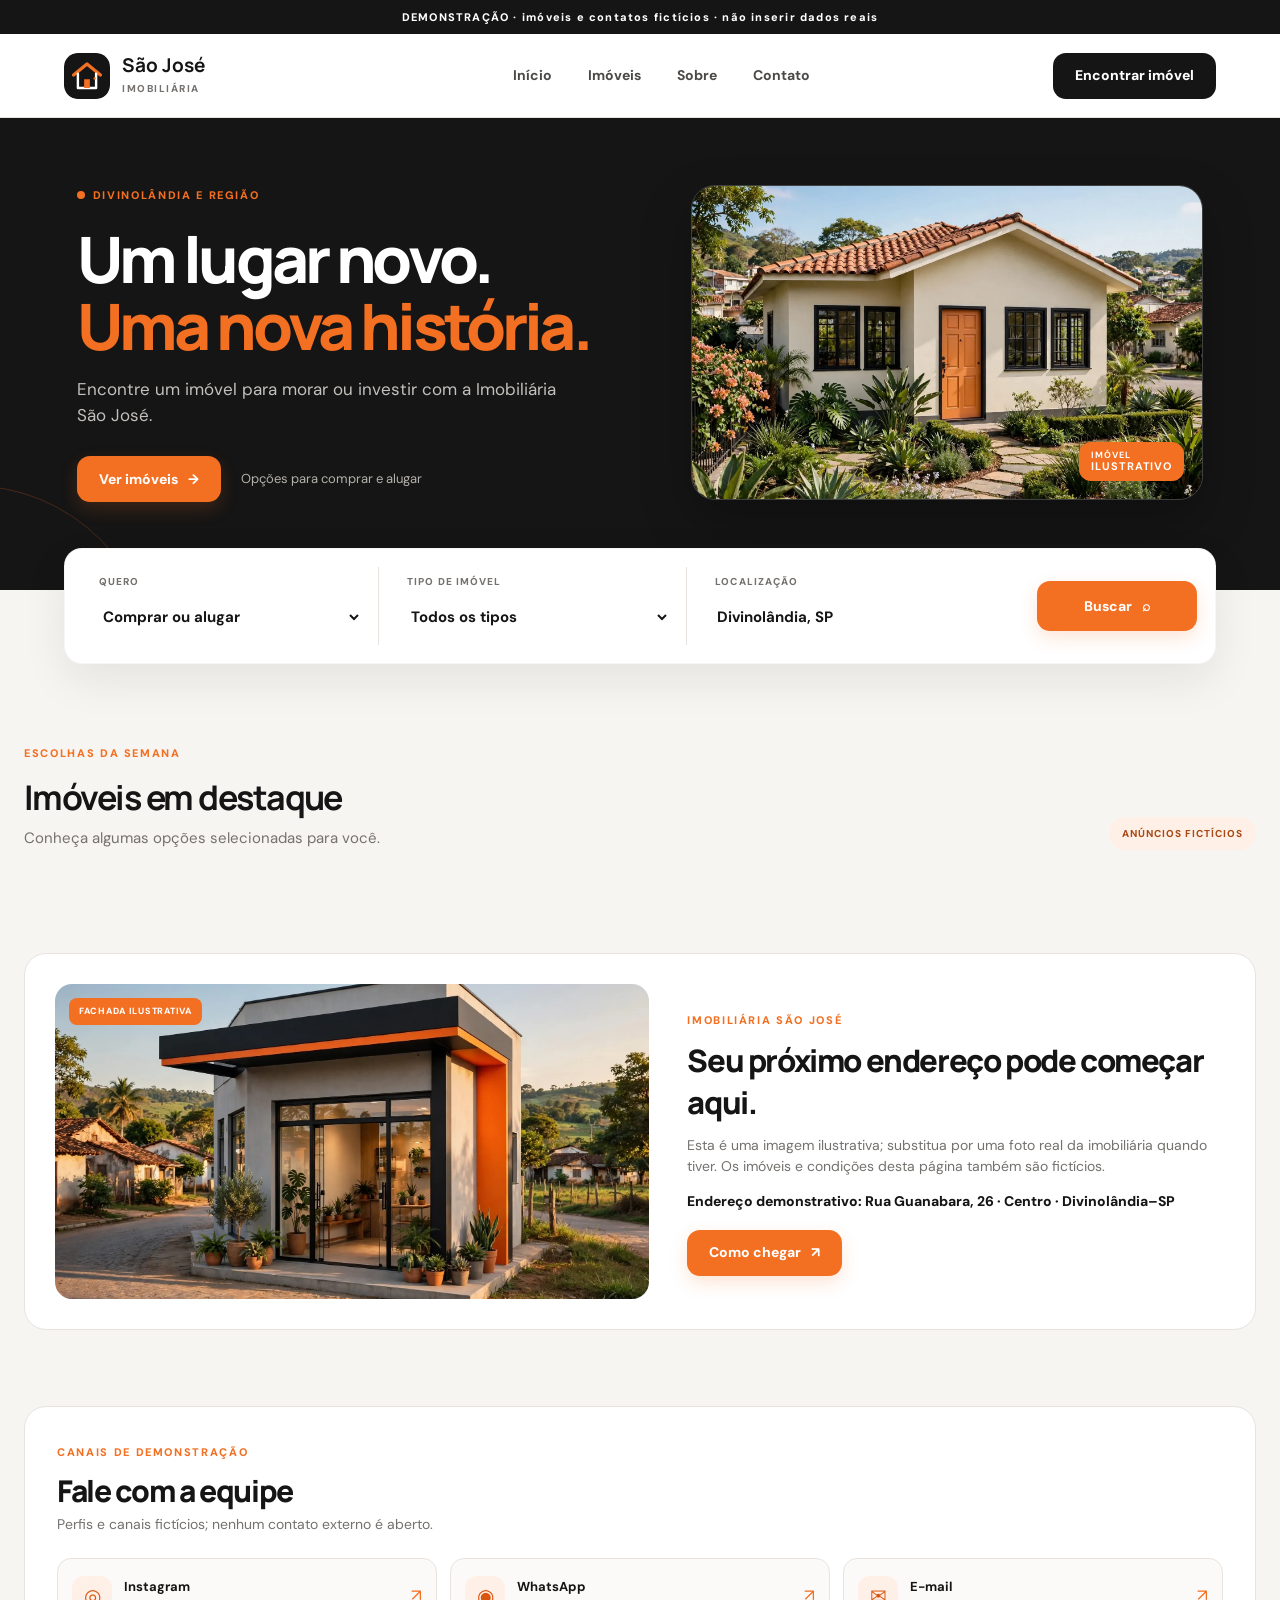
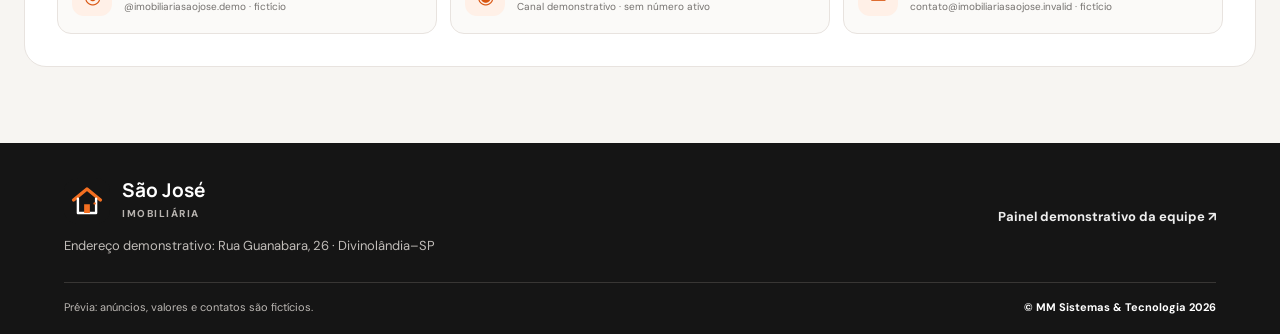
==== index.html @ 2c7c23fb "Label the demo address clearly Make the footer address explicitly demonstrative." ====
<!doctype html>
<html lang="pt-BR">
<head>
  <meta charset="utf-8">
  <meta name="viewport" content="width=device-width, initial-scale=1">
  <meta name="description" content="Prévia demonstrativa do portal da Imobiliária São José em Divinolândia, SP.">
  <title>Imobiliária São José | Divinolândia, SP</title>
  <link rel="stylesheet" href="styles.css">
  <script src="app.js" defer></script>
</head>
<body data-page="public">
  <div class="demo-banner">DEMONSTRAÇÃO · imóveis e contatos fictícios · não inserir dados reais</div>
  <header class="site-header">
    <a class="brand" href="index.html" aria-label="Imobiliária São José — página inicial">
      <img class="brand-logo" src="logo-sao-jose.svg" alt=""><span><strong>São José</strong><small>IMOBILIÁRIA</small></span>
    </a>
    <nav class="main-nav" aria-label="Navegação principal">
      <a href="#inicio">Início</a><a href="#imoveis">Imóveis</a><a href="#sobre">Sobre</a><a href="#contato">Contato</a>
    </nav>
    <a class="button button-dark header-cta" href="#imoveis">Encontrar imóvel</a>
  </header>

  <main>
    <section class="hero" id="inicio">
      <div class="hero-copy">
        <span class="eyebrow"><i></i> DIVINOLÂNDIA E REGIÃO</span>
        <h1>Um lugar novo.<br><span>Uma nova história.</span></h1>
        <p>Encontre um imóvel para morar ou investir com a Imobiliária São José.</p>
        <div class="hero-actions"><a class="button button-orange" href="#imoveis">Ver imóveis <span aria-hidden="true">→</span></a><span class="hero-note">Opções para comprar e alugar</span></div>
      </div>
      <div class="hero-photo-wrap">
        <img class="hero-photo" src="casa-ficticia.webp" alt="Foto ilustrativa de uma casa fictícia">
        <div class="photo-stamp"><span>IMÓVEL</span><strong>ILUSTRATIVO</strong></div>
      </div>
      <div class="hero-orb" aria-hidden="true"></div>
    </section>

    <section class="search-wrap" aria-label="Buscar imóveis">
      <form id="search-form" class="search-panel">
        <label>QUERO
          <select id="filter-deal"><option value="">Comprar ou alugar</option><option>Venda</option><option>Aluguel</option></select>
        </label>
        <label>TIPO DE IMÓVEL
          <select id="filter-kind"><option value="">Todos os tipos</option><option>Casa</option><option>Apartamento</option></select>
        </label>
        <label>LOCALIZAÇÃO
          <input id="filter-city" value="Divinolândia, SP" aria-label="Localização">
        </label>
        <button class="button button-orange search-button" type="submit"><span>Buscar</span><span aria-hidden="true">⌕</span></button>
      </form>
    </section>

    <section class="section properties-section" id="imoveis">
      <div class="section-heading">
        <div><span class="eyebrow">ESCOLHAS DA SEMANA</span><h2>Imóveis em destaque</h2><p>Conheça algumas opções selecionadas para você.</p></div>
        <span class="demo-pill">ANÚNCIOS FICTÍCIOS</span>
      </div>
      <p id="connection-message" class="connection-message" hidden></p>
      <p id="lead-success" class="success-message" hidden></p>
      <div id="property-grid" class="property-grid" aria-live="polite"></div>
      <p id="empty-properties" class="empty-state" hidden>Nenhum imóvel combina com esses filtros. Tente outra busca.</p>
    </section>

    <section class="office-section" id="sobre">
      <div class="office-photo-wrap"><img class="office-photo" src="fachada-imobiliaria-ilustrativa.webp" alt="Imagem ilustrativa de uma imobiliária fictícia em Divinolândia"><span class="listing-tag">FACHADA ILUSTRATIVA</span></div>
      <div class="office-copy"><span class="eyebrow">IMOBILIÁRIA SÃO JOSÉ</span><h2>Seu próximo endereço pode começar aqui.</h2><p>Esta é uma imagem ilustrativa; substitua por uma foto real da imobiliária quando tiver. Os imóveis e condições desta página também são fictícios.</p><p class="office-address">Endereço demonstrativo: Rua Guanabara, 26 · Centro · Divinolândia–SP</p><a class="button button-orange" id="como-chegar" href="https://www.google.com/maps/dir//R.+Guanabara,+26+-+Centro,+Divinol%C3%A2ndia+-+SP,+13780-000/@-21.6646762,-46.7431329,17z/data=!4m17!1m8!3m7!1s0x94b62965b4c653af:0xb3f097dedf60d93f!2sR.+Guanabara,+26+-+Centro,+Divinol%C3%A2ndia+-+SP,+13780-000!3b1!8m2!3d-21.6646762!4d-46.740558!16s%2Fg%2F11cscl1t65!4m7!1m0!1m5!1m1!1s0x94b62965b4c653af:0xb3f097dedf60d93f!2m2!1d-46.740558!2d-21.6646762?entry=ttu&amp;g_ep=EgoyMDI2MTAwNC4wIKXMDSoASAFQAw%3D%3D" target="_blank" rel="noopener noreferrer">Como chegar <span aria-hidden="true">↗</span></a></div>
    </section>

    <section class="contact-section" id="contato">
      <div class="contact-heading"><span class="eyebrow">CANAIS DE DEMONSTRAÇÃO</span><h2>Fale com a equipe</h2><p>Perfis e canais fictícios; nenhum contato externo é aberto.</p></div>
      <div class="contact-cards">
        <button type="button" class="contact-card" data-demo-social="instagram"><span class="contact-icon">◎</span><span><strong>Instagram</strong><small>@imobiliariasaojose.demo · fictício</small></span><span class="contact-arrow">↗</span></button>
        <button type="button" class="contact-card" data-demo-social="whatsapp"><span class="contact-icon">◉</span><span><strong>WhatsApp</strong><small>Canal demonstrativo · sem número ativo</small></span><span class="contact-arrow">↗</span></button>
        <button type="button" class="contact-card" data-demo-social="email"><span class="contact-icon">✉</span><span><strong>E-mail</strong><small>contato@imobiliariasaojose.invalid · fictício</small></span><span class="contact-arrow">↗</span></button>
      </div>
      <p id="demo-social-message" class="demo-social-message" role="status" aria-live="polite" hidden></p>
    </section>
  </main>

  <footer class="site-footer">
    <div class="footer-top"><div><a class="brand footer-brand" href="index.html"><img class="brand-logo" src="logo-sao-jose.svg" alt=""><span><strong>São José</strong><small>IMOBILIÁRIA</small></span></a><p>Endereço demonstrativo: Rua Guanabara, 26 · Divinolândia–SP</p></div><a href="painel.html" class="footer-admin">Painel demonstrativo da equipe ↗</a></div>
    <div class="footer-bottom"><span>Prévia: anúncios, valores e contatos são fictícios.</span><strong>© MM Sistemas &amp; Tecnologia 2026</strong></div>
  </footer>

  <dialog id="lead-dialog" class="modal">
    <form id="lead-form" class="modal-card">
      <button class="modal-close" type="button" data-close-dialog aria-label="Fechar">×</button>
      <span class="eyebrow">FALE COM A EQUIPE</span>
      <h2>Peça informações</h2>
      <p class="modal-intro" id="lead-property-name">Sobre o imóvel selecionado</p>
      <input type="hidden" id="lead-property-id">
      <label>Seu nome<input name="name" required maxlength="80" placeholder="Ex.: Ana Souza"></label>
      <label>Telefone de demonstração<input name="phone" required maxlength="24" placeholder="(00) 00000-0000"></label>
      <label>Mensagem<textarea name="message" rows="3" maxlength="300" placeholder="Tenho interesse neste imóvel."></textarea></label>
      <p class="form-warning">Demonstração: use somente dados fictícios. Se enviado, nome, telefone e mensagem serão armazenados no banco online desta demonstração e vistos apenas pela equipe autenticada.</p>
      <label class="consent-line"><input type="checkbox" name="consent" required> Estou ciente do armazenamento online dos dados fictícios informados.</label>
      <p id="lead-error" class="form-error" hidden></p>
      <button class="button button-orange full-button" type="submit">Enviar interesse</button>
    </form>
  </dialog>
</body>
</html>
---- styles.css ----
@import url('https://fonts.googleapis.com/css2?family=DM+Sans:wght@400;500;600;700;800&family=Manrope:wght@400;500;600;700;800&display=swap');
:root{--black:#151515;--ink:#242424;--muted:#74716e;--orange:#f36f21;--orange-dark:#d95510;--orange-soft:#fff0e7;--paper:#f7f5f2;--white:#fff;--line:#e8e3df;--shadow:0 16px 44px rgba(25,20,16,.08);--radius:20px}*{box-sizing:border-box}html{scroll-behavior:smooth}body{margin:0;background:var(--paper);color:var(--ink);font-family:'DM Sans',Arial,sans-serif;font-size:16px;line-height:1.5}a{color:inherit;text-decoration:none}button,input,select,textarea{font:inherit}button{cursor:pointer}.demo-banner{height:34px;background:var(--black);color:#fff;text-align:center;font-size:11px;font-weight:800;letter-spacing:.11em;display:flex;align-items:center;justify-content:center;padding:0 15px}.site-header{height:84px;padding:0 max(5vw,24px);background:#fff;display:flex;align-items:center;justify-content:space-between;border-bottom:1px solid var(--line);position:relative;z-index:2}.brand{display:flex;align-items:center;gap:12px;min-width:205px}.brand-mark{width:46px;height:46px;border-radius:14px;background:var(--black);color:var(--orange);display:grid;place-items:center;font-weight:800;font-size:17px;letter-spacing:-.04em}.brand strong,.brand small{display:block}.brand strong{font-family:Manrope,sans-serif;font-size:19px;line-height:1.15;color:var(--black)}.brand small{font-size:10px;font-weight:800;letter-spacing:.15em;color:var(--muted);margin-top:4px}.main-nav{display:flex;gap:36px;align-items:center}.main-nav a{font-size:14px;font-weight:700;color:#4b4947}.main-nav a:hover,.footer-admin:hover{color:var(--orange)}.button{min-height:46px;padding:0 22px;border:0;border-radius:13px;display:inline-flex;align-items:center;justify-content:center;gap:10px;font-weight:800;font-size:14px;transition:.18s ease}.button:hover{transform:translateY(-1px);filter:brightness(.97)}.button-orange{background:var(--orange);color:#fff;box-shadow:0 7px 18px rgba(243,111,33,.18)}.button-orange:hover{background:var(--orange-dark)}.button-dark{background:var(--black);color:#fff}.button-outline{border:1px solid #d9d5d1;background:#fff;color:var(--black)}.hero{min-height:460px;background:var(--black);color:white;padding:64px max(6vw,30px) 88px;display:grid;grid-template-columns:1fr .9fr;gap:45px;align-items:center;position:relative;overflow:hidden}.hero-copy{max-width:630px;position:relative;z-index:1}.eyebrow{display:inline-flex;align-items:center;gap:8px;color:var(--orange);font-weight:800;font-size:11px;letter-spacing:.15em}.eyebrow i{width:8px;height:8px;border-radius:50%;background:var(--orange);display:inline-block}.hero h1{font-family:Manrope,sans-serif;font-size:clamp(40px,5vw,66px);letter-spacing:-.06em;line-height:1.04;margin:20px 0 18px;font-weight:800}.hero h1 span{color:var(--orange)}.hero-copy>p{font-size:17px;color:#c3c0bd;max-width:480px}.hero-actions{display:flex;align-items:center;gap:20px;margin-top:28px}.hero-note{font-size:13px;color:#b4b1ad}.hero-photo-wrap{position:relative;max-width:520px;margin-left:auto;width:100%;height:315px;border-radius:24px;overflow:hidden;border:1px solid rgba(255,255,255,.18);box-shadow:0 22px 50px rgba(0,0,0,.25)}.hero-photo{width:100%;height:100%;object-fit:cover;display:block}.photo-stamp{position:absolute;right:18px;bottom:18px;background:var(--orange);color:#fff;border-radius:12px;padding:8px 12px;display:flex;flex-direction:column;line-height:1.15;font-size:9px;letter-spacing:.1em;font-weight:700}.photo-stamp strong{font-size:11px}.hero-orb{position:absolute;width:370px;height:370px;border:1px solid rgba(243,111,33,.22);border-radius:50%;left:-215px;bottom:-265px}.search-wrap{padding:0 max(5vw,24px);position:relative;margin-top:-42px;z-index:1}.search-panel{max-width:1280px;margin:auto;background:#fff;border-radius:18px;padding:18px;display:grid;grid-template-columns:1fr 1fr 1.1fr 160px;gap:12px;box-shadow:var(--shadow);border:1px solid rgba(30,25,20,.04)}.search-panel label,.modal-card label{display:flex;flex-direction:column;gap:7px;font-size:10px;font-weight:800;color:var(--muted);letter-spacing:.11em}.search-panel label{padding:7px 16px;border-right:1px solid var(--line)}.search-panel label:last-of-type{border:0}.search-panel input,.search-panel select,.modal-card input,.modal-card select,.modal-card textarea{width:100%;min-height:42px;border:0;background:transparent;color:var(--black);font-size:15px;font-weight:700;outline:none;letter-spacing:0}.search-panel select{appearance:auto}.search-button{align-self:center;height:50px}.section{max-width:1280px;margin:0 auto;padding:76px 24px}.section-heading{display:flex;align-items:end;justify-content:space-between;gap:20px;margin-bottom:27px}.section-heading h2,.about-strip h2{font-family:Manrope,sans-serif;font-size:34px;letter-spacing:-.045em;margin:8px 0 4px;color:var(--black)}.section-heading p,.about-strip p{margin:0;color:var(--muted);font-size:15px}.demo-pill{color:#a94915;background:var(--orange-soft);padding:9px 13px;border-radius:999px;font-size:10px;font-weight:800;letter-spacing:.1em}.property-grid{display:grid;grid-template-columns:repeat(3,minmax(0,1fr));gap:22px}.property-card{background:#fff;border:1px solid var(--line);border-radius:18px;overflow:hidden;box-shadow:0 7px 22px rgba(25,20,16,.04);transition:.2s ease}.property-card:hover{transform:translateY(-4px);box-shadow:var(--shadow)}.property-image-wrap{height:220px;position:relative;overflow:hidden;background:#ddd}.property-image{width:100%;height:100%;object-fit:cover;display:block;transition:transform .3s}.property-card:hover .property-image{transform:scale(1.025)}.listing-tag{position:absolute;top:14px;left:14px;background:var(--orange);color:#fff;border-radius:8px;padding:7px 10px;font-size:9px;letter-spacing:.08em;font-weight:800}.property-body{padding:19px 20px 20px}.property-meta{color:var(--muted);font-size:11px;font-weight:800;letter-spacing:.1em;text-transform:uppercase}.property-body h3{font-family:Manrope,sans-serif;color:var(--black);font-size:19px;letter-spacing:-.03em;margin:7px 0}.property-location{font-size:13px;color:var(--muted);margin:0 0 16px}.property-features{display:flex;gap:16px;color:#625f5b;font-size:12px;border-bottom:1px solid var(--line);padding-bottom:15px}.property-bottom{display:flex;justify-content:space-between;align-items:center;padding-top:15px;gap:10px}.property-price{font-family:Manrope,sans-serif;font-size:20px;font-weight:800;color:var(--black)}.property-price small{font:600 11px 'DM Sans',sans-serif;color:var(--muted)}.property-contact{padding:10px 13px;min-height:39px;font-size:12px}.empty-state{padding:38px;text-align:center;color:var(--muted);background:#fff;border:1px dashed var(--line);border-radius:16px}.about-strip{max-width:1232px;margin:0 auto 76px;padding:34px;background:#fff;border:1px solid var(--line);border-radius:22px;display:grid;grid-template-columns:64px 1fr auto;gap:22px;align-items:center}.about-icon{width:60px;height:60px;border-radius:18px;background:var(--black);color:var(--orange);font-weight:800;display:grid;place-items:center;font-size:18px}.about-strip h2{font-size:24px;margin:4px 0}.about-strip p{font-size:14px}.site-footer{background:var(--black);color:#fff;padding:35px max(5vw,24px) 18px}.footer-top,.footer-bottom{max-width:1280px;margin:auto;display:flex;justify-content:space-between;align-items:center;gap:18px}.footer-brand strong{color:#fff}.footer-brand small{color:#b7b3af}.footer-top p{color:#c1bdb9;font-size:13px;margin:12px 0 0}.footer-admin{font-size:13px;font-weight:700;color:#eee}.footer-bottom{border-top:1px solid #383634;margin-top:27px;padding-top:16px;font-size:11px;color:#bcb8b4}.footer-bottom strong{color:#fff;font-weight:700}.modal{border:0;padding:0;background:transparent;width:min(94vw,500px);max-width:none;overflow:visible}.modal::backdrop{background:rgba(0,0,0,.62);backdrop-filter:blur(3px)}.modal-card{background:#fff;border-radius:22px;padding:34px;position:relative;box-shadow:0 24px 70px rgba(0,0,0,.24);display:flex;flex-direction:column;gap:16px}.modal-card h2{font:800 30px Manrope,sans-serif;letter-spacing:-.05em;margin:0;color:var(--black)}.modal-intro{font-size:14px;color:var(--muted);margin:-10px 0 4px}.modal-card label{font-size:11px;letter-spacing:.02em;color:#555}.modal-card input,.modal-card select,.modal-card textarea{border:1px solid var(--line);border-radius:11px;padding:11px 12px;font-size:14px;font-weight:500;resize:vertical}.modal-card input:focus,.modal-card select:focus,.modal-card textarea:focus{border-color:var(--orange);box-shadow:0 0 0 3px var(--orange-soft)}.modal-close{position:absolute;right:17px;top:14px;border:0;background:transparent;color:#777;font-size:28px}.form-warning{font-size:11px;color:#92502b;background:#fff4eb;border-radius:9px;padding:10px;margin:0}.full-button{width:100%}.success-message{padding:12px 14px;margin:12px 0;background:#fff0e7;border:1px solid #ffc69e;border-radius:12px;color:#803b11;font-weight:700}.panel-header{border-bottom:1px solid var(--line)}.panel-header-actions{display:flex;gap:14px;align-items:center}.online-dot{font-size:12px;color:#665d57}.online-dot:before{content:'';width:8px;height:8px;display:inline-block;background:var(--orange);border-radius:50%;margin-right:7px}.panel-layout{max-width:1500px;margin:auto;min-height:calc(100vh - 118px);display:grid;grid-template-columns:250px 1fr}.sidebar{padding:32px 19px;border-right:1px solid var(--line);background:#fff;display:flex;flex-direction:column;gap:7px}.sidebar-label{font-size:10px;font-weight:800;letter-spacing:.14em;color:#8a8581;padding:0 13px 11px}.sidebar-link{border:0;background:transparent;text-align:left;padding:13px 14px;border-radius:12px;font-weight:700;color:#585552;font-size:14px;display:flex;align-items:center;gap:11px}.sidebar-link span{font-size:18px;color:#777}.sidebar-link b{margin-left:auto;font-size:11px;color:#807a74}.sidebar-link.active{background:var(--orange-soft);color:var(--black)}.sidebar-link.active span{color:var(--orange)}.sidebar-note{margin-top:auto;background:#f7f5f2;padding:15px;border-radius:14px;font-size:11px;color:var(--muted)}.sidebar-note strong{color:var(--orange-dark);font-size:10px;letter-spacing:.1em}.sidebar-note p{margin:8px 0 0}.panel-main{padding:36px clamp(20px,4vw,58px) 25px;min-width:0}.panel-title-row{display:flex;justify-content:space-between;align-items:center;gap:20px;margin-bottom:23px}.panel-title-row h1{font:800 32px Manrope,sans-serif;letter-spacing:-.05em;color:var(--black);margin:7px 0 2px}.panel-title-row p{color:var(--muted);margin:0;font-size:14px}.demo-warning{border:1px solid #f4c6a7;background:#fff6ef;padding:14px 17px;border-radius:13px;color:#81421d;font-size:12px;margin-bottom:22px}.demo-warning strong{color:#a84f15}.panel-view[hidden]{display:none}.stat-grid{display:grid;grid-template-columns:repeat(3,minmax(0,1fr));gap:16px;margin-bottom:18px}.stat-card,.panel-card{background:#fff;border:1px solid var(--line);border-radius:17px}.stat-card{padding:20px}.stat-card span{font-size:10px;font-weight:800;letter-spacing:.12em;color:var(--muted)}.stat-card strong{display:block;font:800 34px Manrope,sans-serif;color:var(--black);margin:6px 0 2px}.stat-card small{font-size:11px;color:var(--muted)}.dashboard-grid{display:grid;grid-template-columns:1.35fr .8fr;gap:17px}.panel-card{padding:20px;min-width:0}.card-heading{display:flex;justify-content:space-between;align-items:flex-start;gap:15px;margin-bottom:17px}.card-heading h2{font:800 19px Manrope,sans-serif;letter-spacing:-.035em;color:var(--black);margin:0}.card-heading p{font-size:12px;color:var(--muted);margin:4px 0 0}.text-button{border:0;background:none;color:var(--orange-dark);font-size:12px;font-weight:800;white-space:nowrap;padding:5px}.table-wrap{overflow-x:auto}table{border-collapse:collapse;width:100%;min-width:520px;text-align:left}th{font-size:9px;letter-spacing:.12em;color:#88817b;background:#f8f6f3;padding:11px 12px}td{padding:13px 12px;border-bottom:1px solid #f0edea;font-size:12px;color:#555}td strong{color:var(--black)}.status-pill{display:inline-flex;padding:5px 9px;border-radius:999px;background:var(--orange-soft);color:#a84f15;font-size:10px;font-weight:800}.status-pill.paused{background:#f0eeeb;color:#716b66}.row-actions{display:flex;gap:9px;white-space:nowrap}.row-actions button{border:0;background:transparent;color:var(--orange-dark);font-size:11px;font-weight:800;padding:2px}.lead-list{display:flex;flex-direction:column;gap:11px}.lead-item{padding:12px;background:#faf8f6;border:1px solid #f0ece8;border-radius:12px}.lead-item strong{display:block;font-size:13px;color:var(--black)}.lead-item small{display:block;color:var(--muted);font-size:11px;margin-top:4px}.lead-empty{padding:22px 14px;text-align:center;color:var(--muted);background:#faf8f6;border-radius:12px;font-size:12px}.leads-table{display:grid;gap:12px}.lead-card{display:grid;grid-template-columns:1.2fr 1fr 1.4fr auto;gap:14px;align-items:center;padding:16px;border:1px solid var(--line);border-radius:13px}.lead-card strong{font-size:13px}.lead-card small{display:block;color:var(--muted);font-size:11px;margin-top:3px}.lead-card p{font-size:12px;color:#615c57;margin:0}.lead-card select{border:1px solid var(--line);border-radius:9px;padding:8px;font-size:11px}.panel-footer{margin-top:28px;padding-top:17px;border-top:1px solid var(--line);display:flex;justify-content:space-between;gap:15px;font-size:11px;color:var(--muted)}.panel-footer strong{color:var(--black)}.form-row{display:grid;grid-template-columns:1fr 1fr;gap:13px}
@media(max-width:920px){.hero{grid-template-columns:1fr .8fr;padding-left:30px;padding-right:30px}.hero-photo-wrap{height:260px}.search-panel{grid-template-columns:1fr 1fr}.search-panel label:nth-child(2){border-right:0}.search-panel label:nth-child(3){border-top:1px solid var(--line);padding-top:14px}.search-button{width:100%}.property-grid{grid-template-columns:repeat(2,minmax(0,1fr))}.dashboard-grid{grid-template-columns:1fr}.panel-layout{grid-template-columns:205px 1fr}.lead-card{grid-template-columns:1fr 1fr}.lead-card p{grid-column:1/-1}}
@media(max-width:650px){.demo-banner{font-size:9px;letter-spacing:.07em}.site-header{height:72px;padding:0 17px}.brand{min-width:unset}.brand-mark{width:40px;height:40px;border-radius:12px}.brand strong{font-size:17px}.brand small{font-size:9px}.main-nav{display:none}.header-cta{min-height:40px;padding:0 14px;font-size:12px}.hero{display:block;padding:52px 22px 78px;min-height:unset}.hero h1{font-size:43px}.hero-copy>p{font-size:15px}.hero-photo-wrap{height:205px;margin:30px 0 0;max-width:none}.search-wrap{padding:0 15px;margin-top:-40px}.search-panel{grid-template-columns:1fr 1fr;padding:11px;gap:5px}.search-panel label{padding:8px 9px;font-size:9px}.search-panel input,.search-panel select{font-size:12px}.search-button{grid-column:1/-1;height:45px}.section{padding:56px 17px}.section-heading{align-items:flex-start;flex-direction:column}.section-heading h2{font-size:29px}.property-grid{grid-template-columns:1fr;gap:16px}.property-image-wrap{height:210px}.about-strip{margin:0 16px 45px;padding:23px;grid-template-columns:48px 1fr}.about-icon{width:46px;height:46px}.about-strip h2{font-size:20px}.about-strip .button{grid-column:1/-1}.footer-top,.footer-bottom{align-items:flex-start;flex-direction:column}.footer-admin{margin-top:5px}.modal-card{padding:29px 22px}.panel-header-actions .online-dot{display:none}.panel-header-actions .button{font-size:11px;min-height:39px;padding:0 12px}.panel-layout{display:block}.sidebar{padding:10px 12px;border-right:0;border-bottom:1px solid var(--line);display:grid;grid-template-columns:repeat(3,1fr);gap:5px}.sidebar-label,.sidebar-note{display:none}.sidebar-link{justify-content:center;flex-direction:column;gap:3px;padding:8px 4px;font-size:10px}.sidebar-link span{font-size:16px}.sidebar-link b{display:none}.panel-main{padding:24px 14px}.panel-title-row{align-items:flex-start}.panel-title-row h1{font-size:25px}.panel-title-row p{font-size:12px}.panel-title-row>.button{font-size:11px;padding:0 11px;white-space:nowrap}.stat-grid{grid-template-columns:1fr 1fr;gap:9px}.stat-card{padding:14px}.stat-card:last-child{grid-column:1/-1}.stat-card strong{font-size:28px}.panel-card{padding:15px}.lead-card{grid-template-columns:1fr;gap:8px}.lead-card p{grid-column:auto}.panel-footer{flex-direction:column}.form-row{grid-template-columns:1fr}.table-wrap table{min-width:650px}}.sr-only{position:absolute;width:1px;height:1px;padding:0;margin:-1px;overflow:hidden;clip:rect(0,0,0,0);white-space:nowrap;border:0}.brand-logo{width:46px;height:46px;flex:0 0 46px;border-radius:14px;display:block}.office-section{max-width:1232px;margin:0 auto 76px;padding:30px;background:#fff;border:1px solid var(--line);border-radius:22px;display:grid;grid-template-columns:1.05fr .95fr;gap:38px;align-items:center}.office-photo-wrap{height:315px;position:relative;border-radius:17px;overflow:hidden;background:#ddd}.office-photo{width:100%;height:100%;object-fit:cover;display:block}.office-copy h2{font:800 31px Manrope,sans-serif;letter-spacing:-.045em;color:var(--black);margin:8px 0 12px}.office-copy>p{font-size:14px;color:var(--muted);margin:0 0 14px}.office-copy .office-address{font-weight:800;color:var(--black);margin-bottom:18px}.office-copy .button{width:max-content}@media(max-width:650px){.brand-logo{width:40px;height:40px;flex-basis:40px;border-radius:12px}.office-section{grid-template-columns:1fr;margin:0 16px 45px;padding:18px;gap:20px}.office-photo-wrap{height:210px}.office-copy h2{font-size:24px}.office-copy .button{width:100%}}

.connection-message,.form-error{margin:12px 0;padding:12px 14px;background:#fff0e7;border:1px solid #f4c6a7;border-radius:10px;color:#81421d;font-size:13px;font-weight:700}.form-error{background:#fff0ef;border-color:#e8b2ae;color:#8b2c24}.panel-error{margin:0 0 18px}.consent-line{display:flex!important;flex-direction:row!important;align-items:flex-start;gap:9px!important;font-size:11px!important;line-height:1.4;letter-spacing:0!important}.consent-line input{width:17px!important;min-height:17px!important;flex:0 0 17px;margin:0;accent-color:var(--orange)}.login-gate{min-height:calc(100vh - 118px);display:grid;place-items:center;padding:32px 18px}.login-card{width:min(100%,430px);display:flex;flex-direction:column;gap:15px;padding:32px;background:#fff;border:1px solid var(--line);border-radius:20px;box-shadow:var(--shadow)}.login-card .brand-logo{margin-bottom:2px}.login-card h1{font:800 29px Manrope,sans-serif;letter-spacing:-.05em;margin:-8px 0 0;color:var(--black)}.login-card>p{font-size:13px;color:var(--muted);margin:0}.login-card label{display:flex;flex-direction:column;gap:7px;font-size:11px;font-weight:800;color:#555}.login-card input{border:1px solid var(--line);border-radius:11px;padding:11px 12px;min-height:44px}.login-card small{font-size:11px;color:var(--muted);text-align:center}.panel-header-actions #logout-button{border:0;background:transparent}.login-gate[hidden],.panel-layout[hidden],.login-card[hidden]{display:none}.contact-section{max-width:1232px;margin:0 auto 76px;padding:32px;background:#fff;border:1px solid var(--line);border-radius:22px}.contact-heading h2{font:800 30px Manrope,sans-serif;letter-spacing:-.045em;color:var(--black);margin:7px 0 3px}.contact-heading p{font-size:14px;color:var(--muted);margin:0}.contact-cards{display:grid;grid-template-columns:repeat(3,minmax(0,1fr));gap:13px;margin-top:23px}.contact-card{min-height:76px;padding:14px;background:#fbfaf8;border:1px solid var(--line);border-radius:14px;display:flex;align-items:center;gap:12px;text-align:left;color:var(--black);transition:.18s}.contact-card:hover{border-color:#f4a16e;transform:translateY(-2px)}.contact-icon{width:40px;height:40px;border-radius:12px;background:var(--orange-soft);color:var(--orange-dark);display:grid;place-items:center;font-size:20px;flex:0 0 40px}.contact-card strong,.contact-card small{display:block}.contact-card strong{font-size:13px}.contact-card small{font-size:10px;color:var(--muted);margin-top:3px}.contact-arrow{margin-left:auto;color:var(--orange);font-size:17px}.demo-social-message{padding:12px 14px;background:#fff4eb;border:1px solid #f4c6a7;border-radius:10px;color:#81421d;font-size:12px;margin:16px 0 0}.button:disabled{opacity:.65;cursor:wait;transform:none}@media(max-width:650px){.contact-section{margin:0 16px 45px;padding:21px}.contact-cards{grid-template-columns:1fr;gap:9px}.contact-card{min-height:66px}}
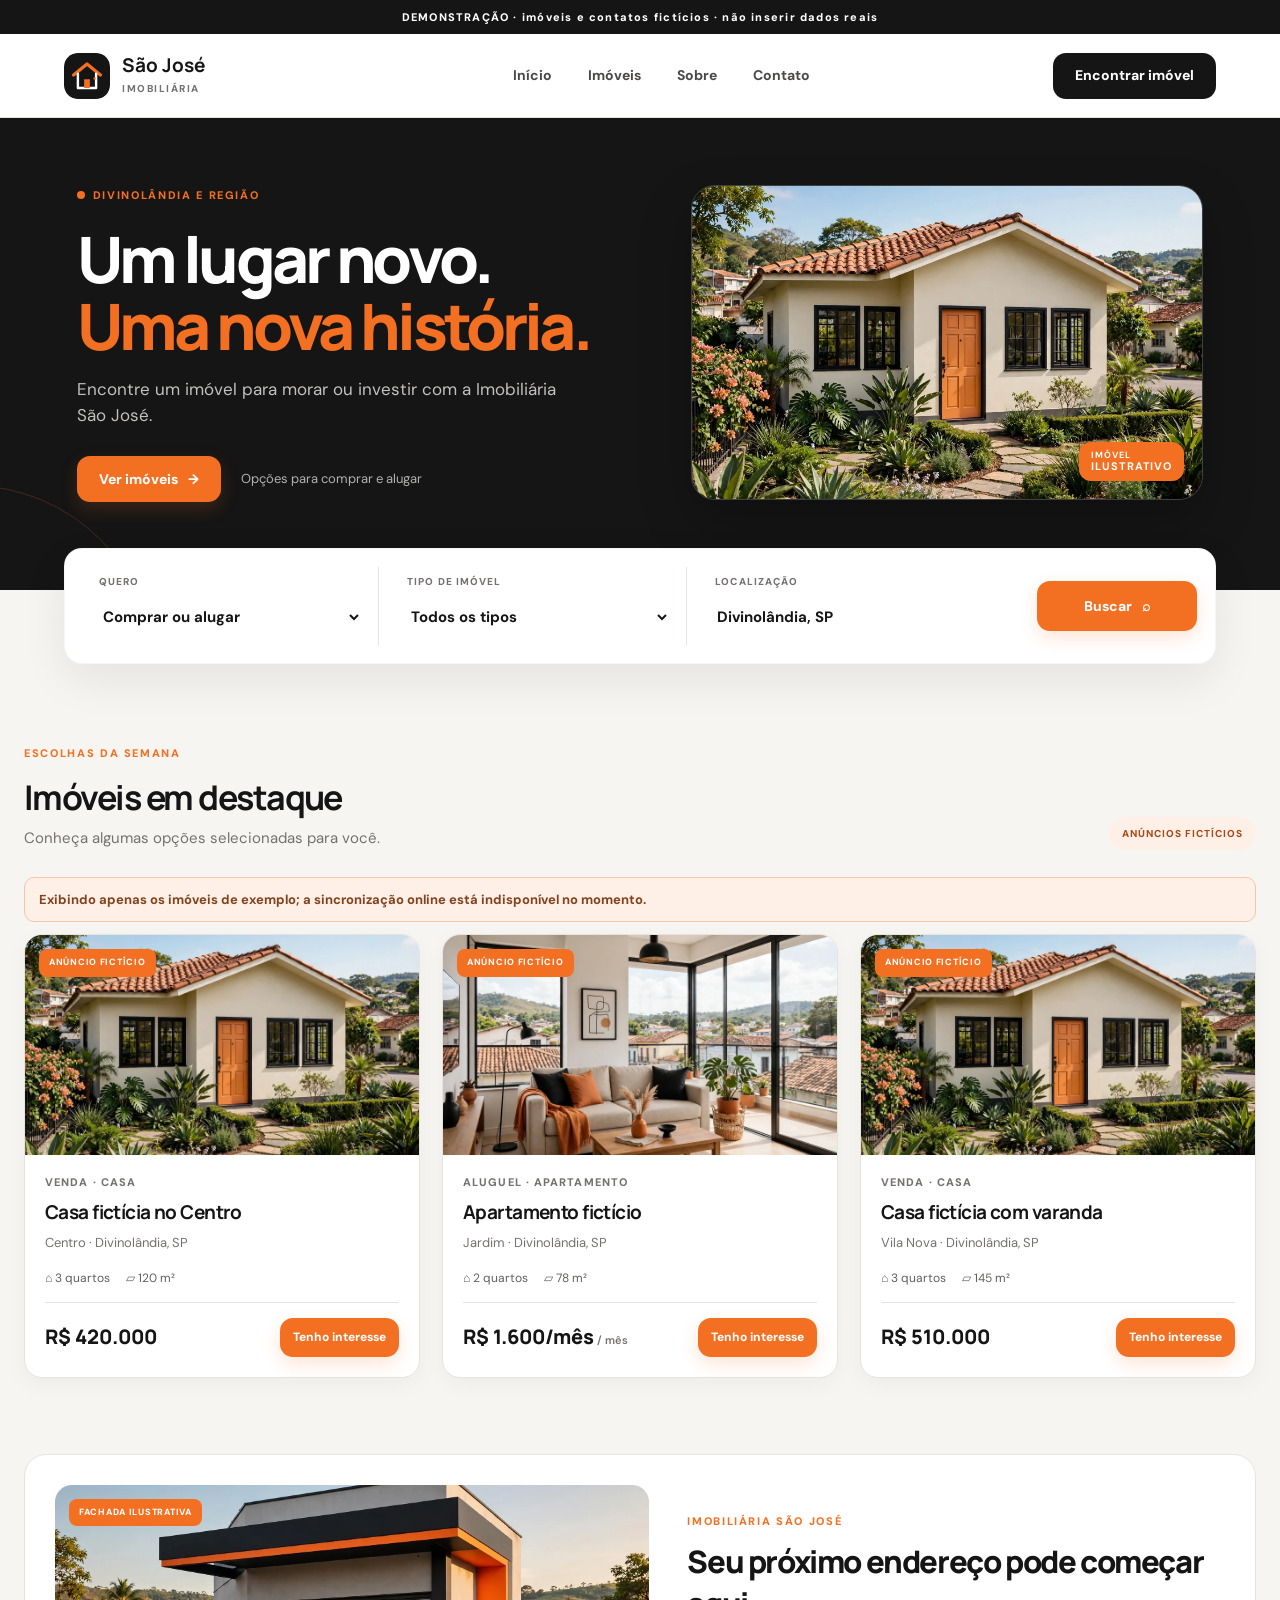
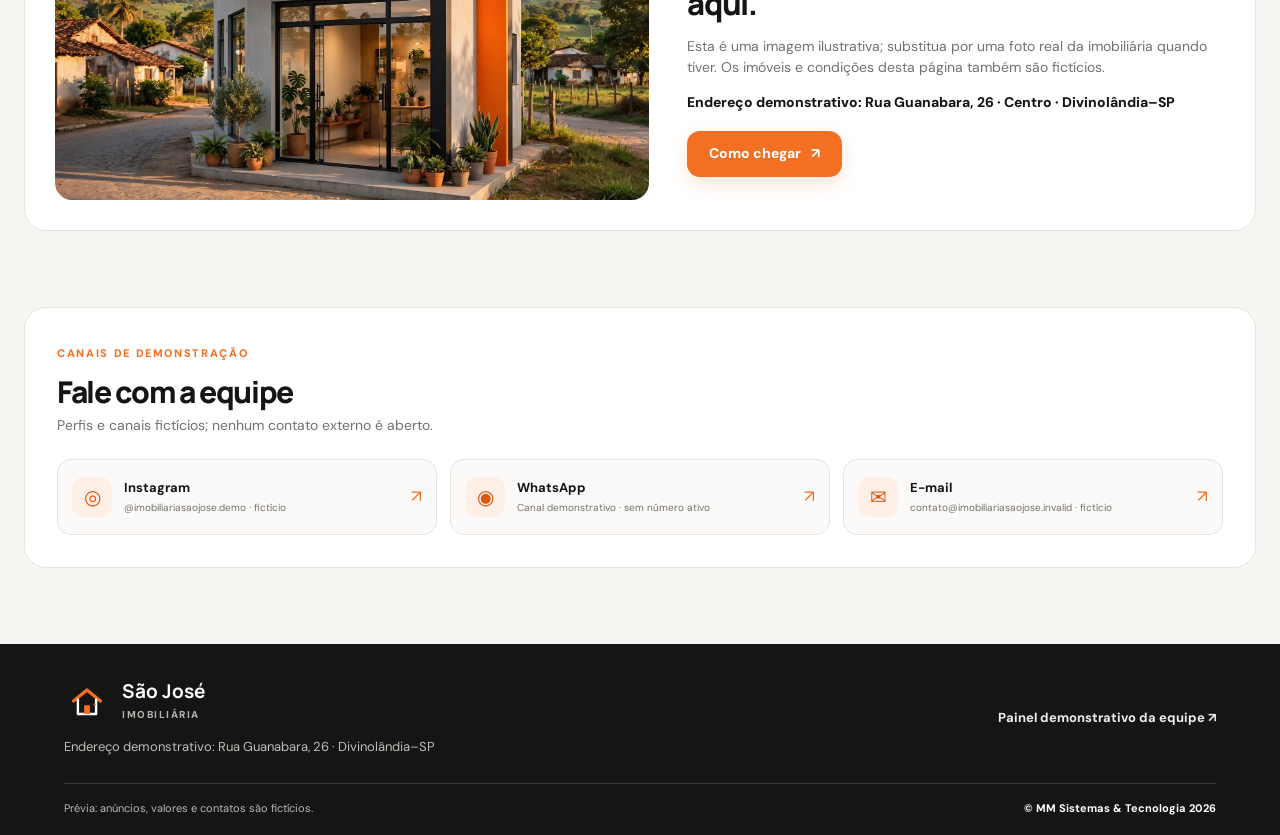
==== commit 62b44082: "Update app.js version in index.html" ====
--- a/index.html
+++ b/index.html
@@ -6,7 +6,7 @@
   <meta name="description" content="Prévia demonstrativa do portal da Imobiliária São José em Divinolândia, SP.">
   <title>Imobiliária São José | Divinolândia, SP</title>
   <link rel="stylesheet" href="styles.css">
-  <script src="app.js" defer></script>
+  <script src="app.js?v=20261007-5" defer></script>
 </head>
 <body data-page="public">
   <div class="demo-banner">DEMONSTRAÇÃO · imóveis e contatos fictícios · não inserir dados reais</div>
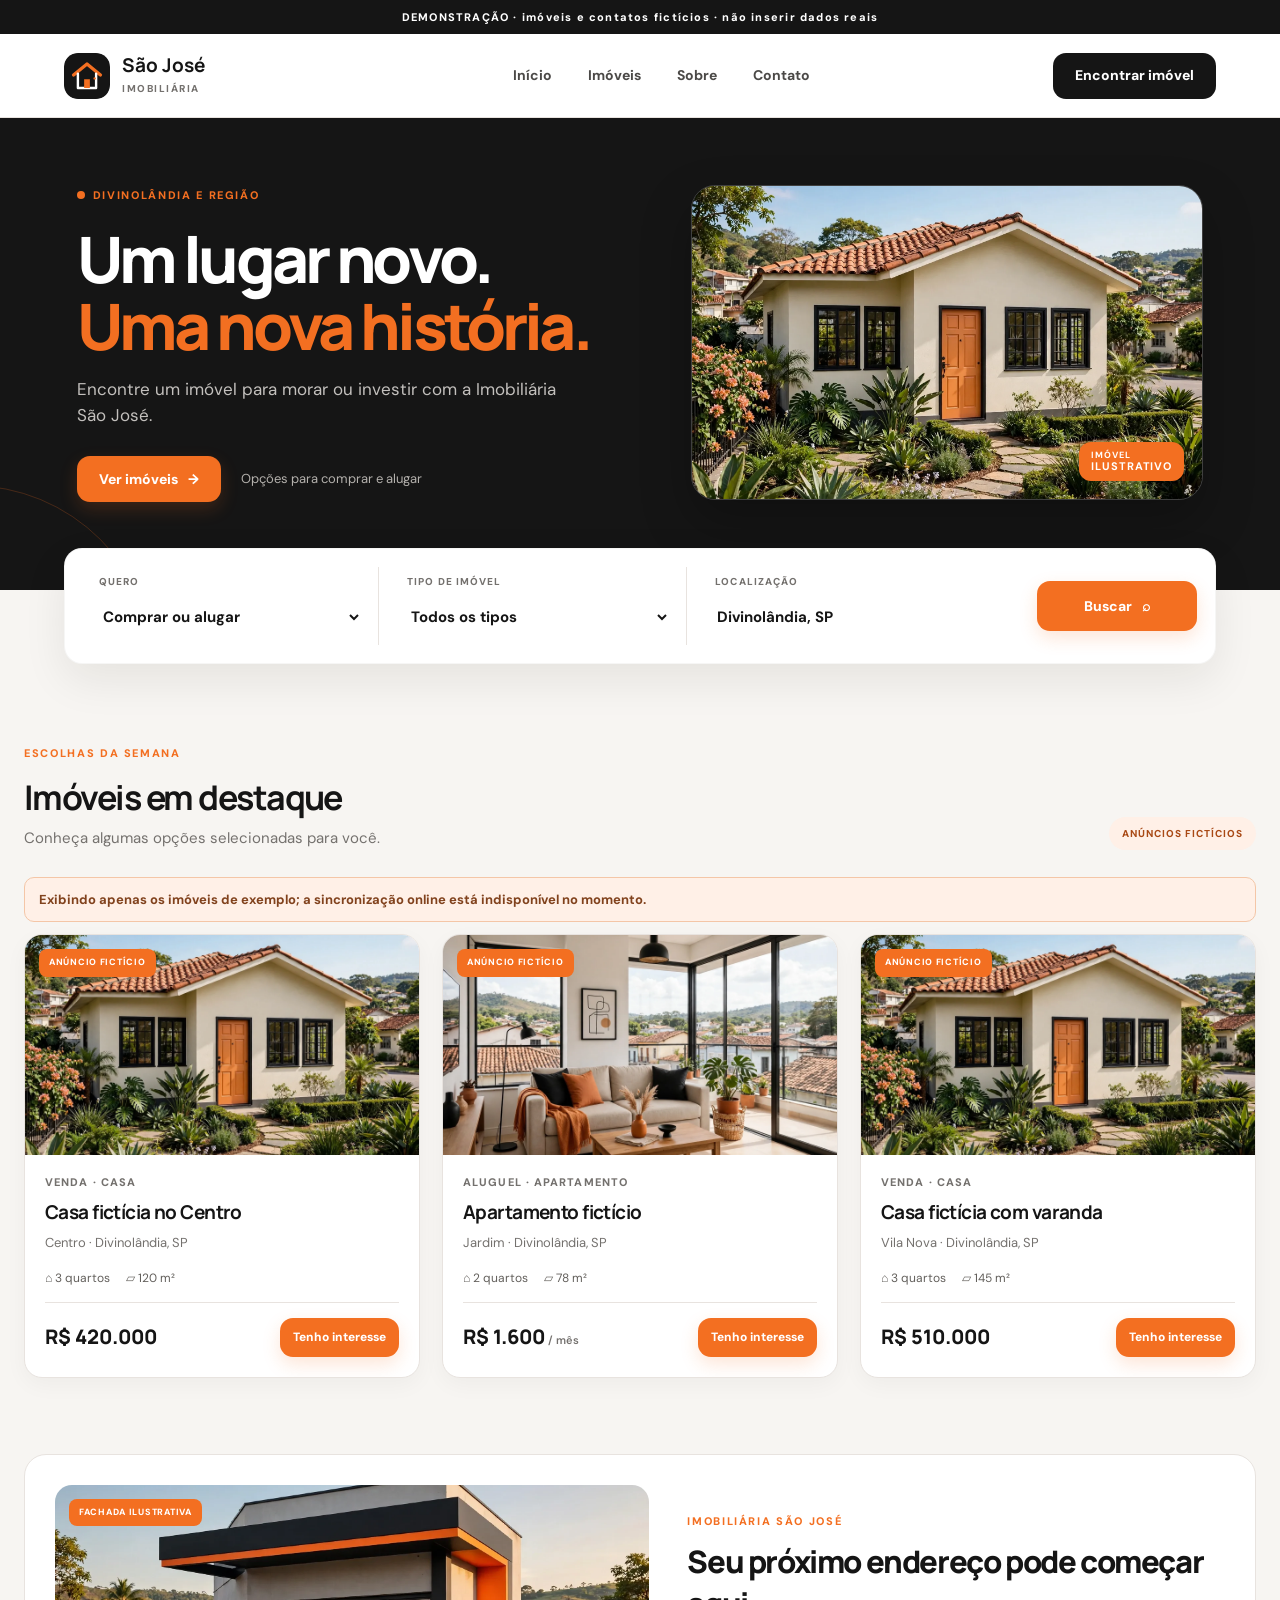
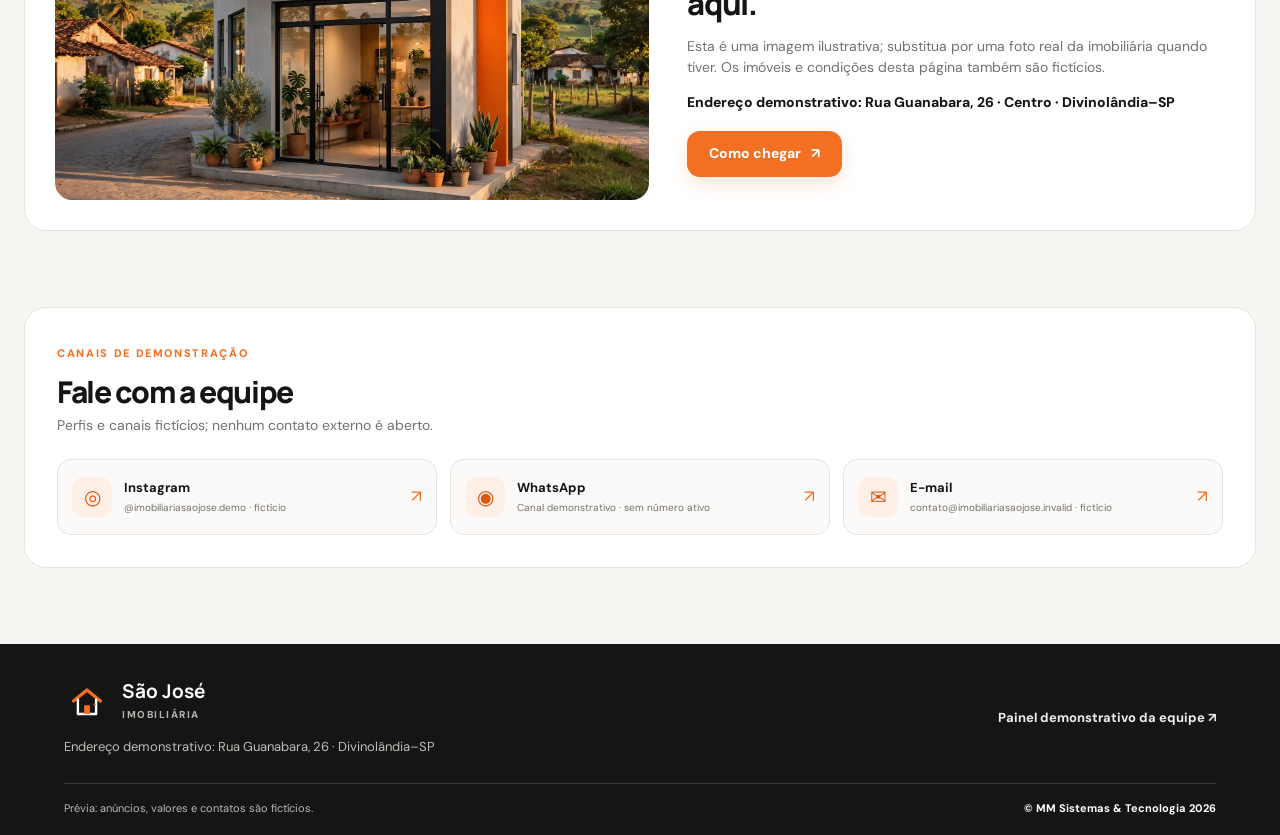
==== commit 3ad896cc: "Bump public app cache version to v6" ====
--- a/index.html
+++ b/index.html
@@ -6,7 +6,7 @@
   <meta name="description" content="Prévia demonstrativa do portal da Imobiliária São José em Divinolândia, SP.">
   <title>Imobiliária São José | Divinolândia, SP</title>
   <link rel="stylesheet" href="styles.css">
-  <script src="app.js?v=20261007-5" defer></script>
+  <script src="app.js?v=20261007-6" defer></script>
 </head>
 <body data-page="public">
   <div class="demo-banner">DEMONSTRAÇÃO · imóveis e contatos fictícios · não inserir dados reais</div>
